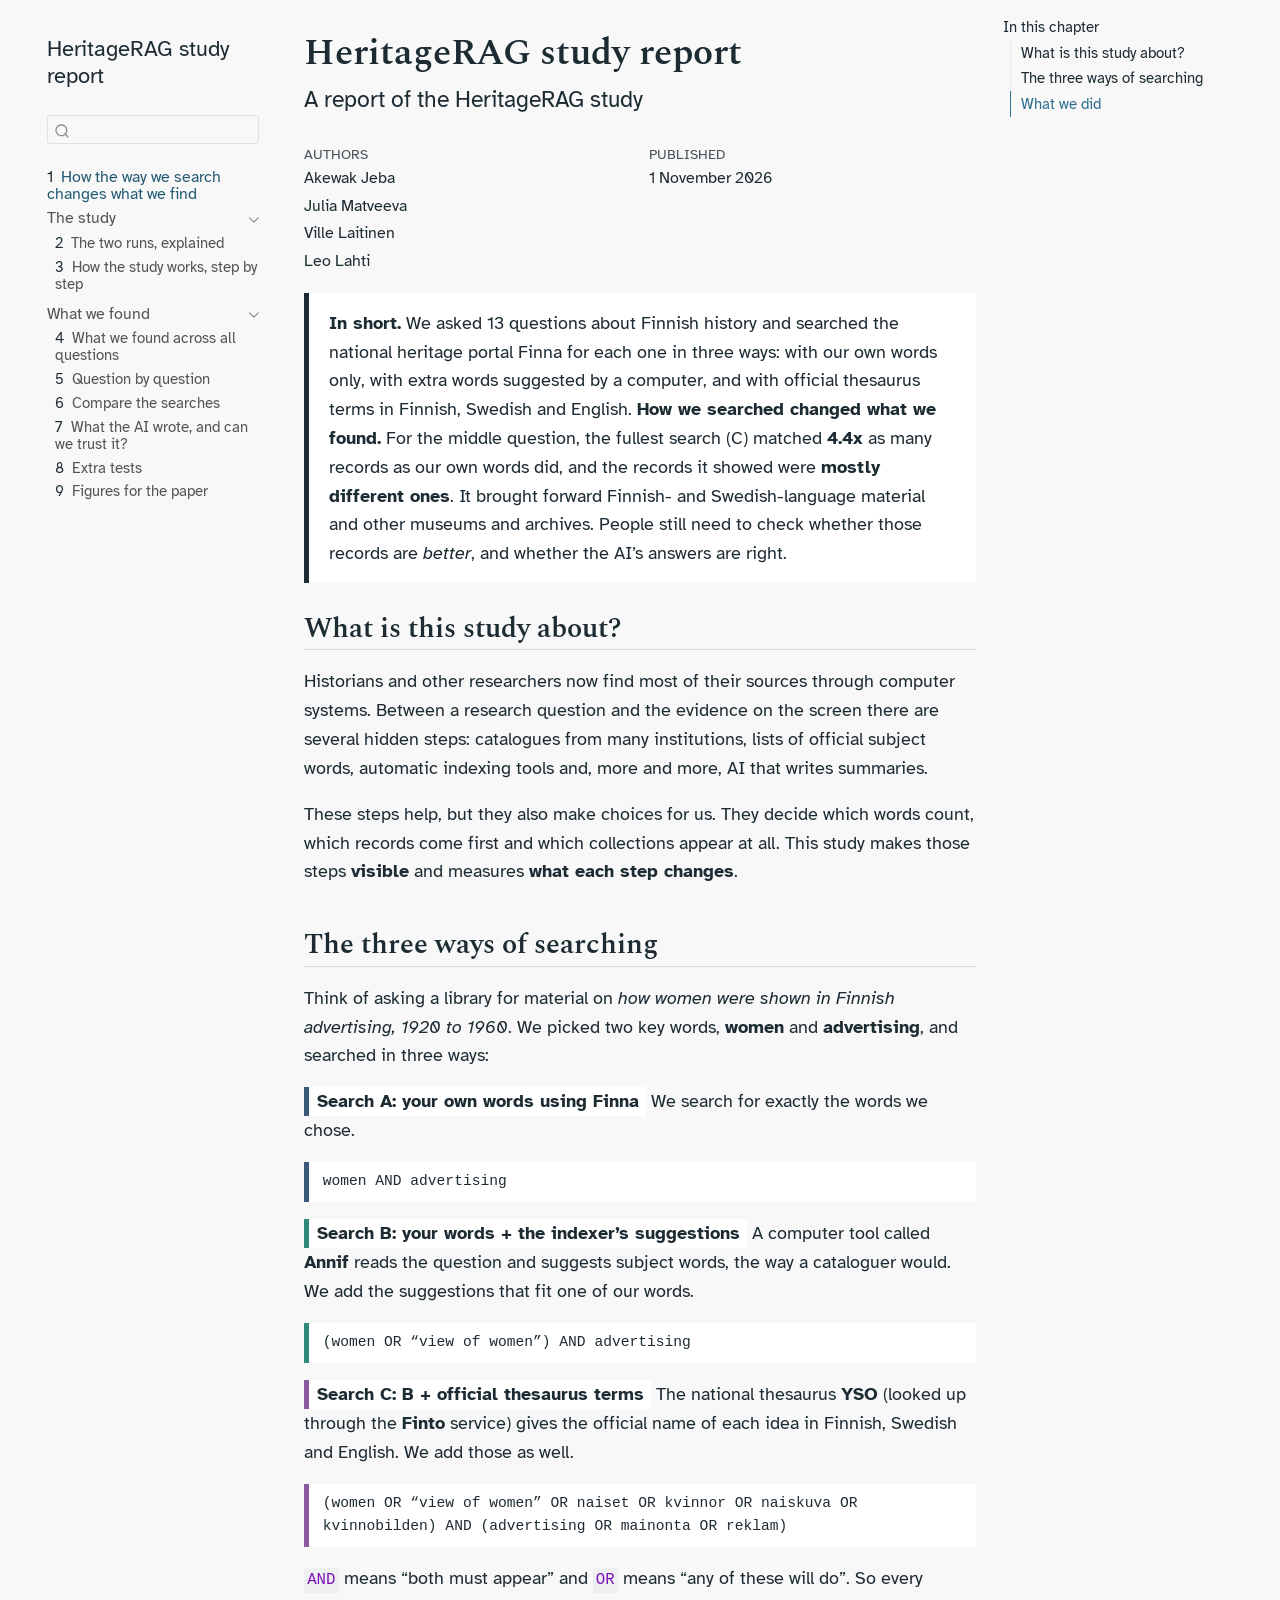
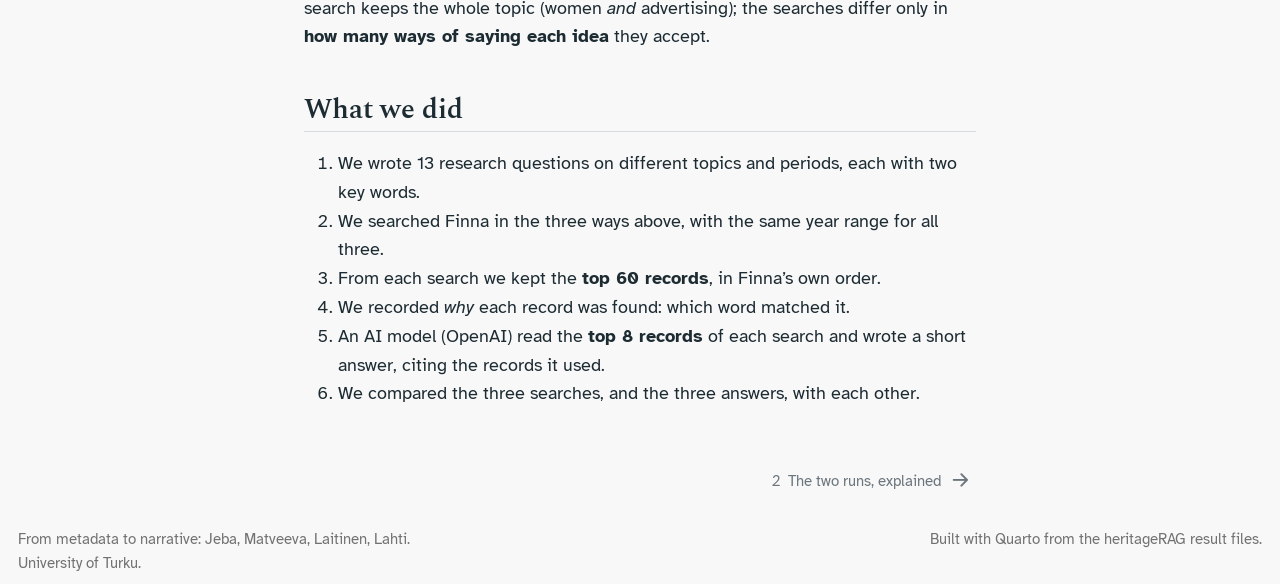
==== index.html @ f9f32b11 "Built site for gh-pages" ====
<!DOCTYPE html>
<html xmlns="http://www.w3.org/1999/xhtml" lang="en" xml:lang="en"><head>

<meta charset="utf-8">
<meta name="generator" content="quarto-1.10.20">

<meta name="viewport" content="width=device-width, initial-scale=1.0, user-scalable=yes">

<meta name="author" content="Akewak Jeba">
<meta name="author" content="Julia Matveeva">
<meta name="author" content="Ville Laitinen">
<meta name="author" content="Leo Lahti">
<meta name="dcterms.date" content="2026-11-01">

<title>HeritageRAG study report</title>
<style>
/* Default styles provided by pandoc.
** See https://pandoc.org/MANUAL.html#variables-for-html for config info.
*/
span.smallcaps{font-variant: small-caps;}
div.columns{display: flex; gap: 1.5em;}
div.column{flex: auto;}
@media screen {
div.columns{gap: min(4vw, 1.5em);}
div.column{overflow-x: auto;}
}
div.hanging-indent{margin-left: 1.5em; text-indent: -1.5em;}
ul.task-list{list-style: none;}
ul.task-list li input[type="checkbox"] {
  width: 0.8em;
  margin: 0 0.8em 0.2em -1em; /* quarto-specific, see https://github.com/quarto-dev/quarto-cli/issues/4556 */ 
  vertical-align: middle;
}
</style>


<script src="site_libs/quarto-nav/quarto-nav.js"></script>
<script src="site_libs/quarto-nav/headroom.min.js"></script>
<script src="site_libs/clipboard/clipboard.min.js"></script>
<script src="site_libs/quarto-search/autocomplete.umd.js"></script>
<script src="site_libs/quarto-search/fuse.min.js"></script>
<script src="site_libs/quarto-search/quarto-search.js"></script>
<meta name="quarto:offset" content="./">
<link href="./runs.html" rel="next">
<script src="site_libs/quarto-html/quarto.js" type="module"></script>
<script src="site_libs/quarto-html/tabsets/tabsets.js" type="module"></script>
<script src="site_libs/quarto-html/popper.min.js"></script>
<script src="site_libs/quarto-html/tippy.umd.min.js"></script>
<script src="site_libs/quarto-html/anchor.min.js"></script>
<link href="site_libs/quarto-html/tippy.css" rel="stylesheet">
<link href="site_libs/quarto-html/quarto-syntax-highlighting-17888a1159294d3eb470f19f6f52f5a5.css" rel="stylesheet" id="quarto-text-highlighting-styles">
<script src="site_libs/bootstrap/bootstrap.min.js"></script>
<link href="site_libs/bootstrap/bootstrap-icons.css" rel="stylesheet">
<link href="site_libs/bootstrap/bootstrap-a53c764061a324549f5579b988345580.min.css" rel="stylesheet" append-hash="true" id="quarto-bootstrap" data-mode="light">
<script id="quarto-search-options" type="application/json">{
  "location": "sidebar",
  "copy-button": false,
  "collapse-after": 3,
  "panel-placement": "start",
  "type": "textbox",
  "limit": 50,
  "keyboard-shortcut": [
    "f",
    "/",
    "s"
  ],
  "show-item-context": false,
  "language": {
    "search-no-results-text": "No results",
    "search-matching-documents-text": "matching documents",
    "search-copy-link-title": "Copy link to search",
    "search-hide-matches-text": "Hide additional matches",
    "search-more-match-text": "more match in this document",
    "search-more-matches-text": "more matches in this document",
    "search-clear-button-title": "Clear",
    "search-text-placeholder": "",
    "search-detached-cancel-button-title": "Cancel",
    "search-submit-button-title": "Submit",
    "search-label": "Search"
  }
}</script>
<style>html{ scroll-behavior: smooth; }</style>


</head>

<body class="nav-sidebar floating quarto-light">

<div id="quarto-search-results"></div>
  <header id="quarto-header" class="headroom fixed-top">
  <nav class="quarto-secondary-nav">
    <div class="container-fluid d-flex">
      <button type="button" class="quarto-btn-toggle btn" data-bs-toggle="collapse" role="button" data-bs-target=".quarto-sidebar-collapse-item" aria-controls="quarto-sidebar" aria-expanded="false" aria-label="Toggle sidebar navigation" onclick="if (window.quartoToggleHeadroom) { window.quartoToggleHeadroom(); }">
        <i class="bi bi-layout-text-sidebar-reverse"></i>
      </button>
        <nav class="quarto-page-breadcrumbs" aria-label="breadcrumb"><ol class="breadcrumb"><li class="breadcrumb-item"><a href="./index.html"><span class="chapter-number">1</span>&nbsp; <span class="chapter-title">How the way we search changes what we find</span></a></li></ol></nav>
        <a class="flex-grow-1" role="navigation" data-bs-toggle="collapse" data-bs-target=".quarto-sidebar-collapse-item" aria-controls="quarto-sidebar" aria-expanded="false" aria-label="Toggle sidebar navigation" onclick="if (window.quartoToggleHeadroom) { window.quartoToggleHeadroom(); }">      
        </a>
      <button type="button" class="btn quarto-search-button" aria-label="Search" onclick="window.quartoOpenSearch();">
        <i class="bi bi-search"></i>
      </button>
    </div>
  </nav>
</header>
<!-- content -->
<div id="quarto-content" class="quarto-container page-columns page-rows-contents page-layout-article">
<!-- sidebar -->
  <nav id="quarto-sidebar" class="sidebar collapse collapse-horizontal quarto-sidebar-collapse-item sidebar-navigation floating overflow-auto">
    <div class="pt-lg-2 mt-2 text-left sidebar-header">
    <div class="sidebar-title mb-0 py-0">
      <a href="./">HeritageRAG study report</a> 
    </div>
      </div>
        <div class="mt-2 flex-shrink-0 align-items-center">
        <div class="sidebar-search">
        <div id="quarto-search" class="" title="Search"></div>
        </div>
        </div>
    <div class="sidebar-menu-container"> 
    <ul class="list-unstyled mt-1">
        <li class="sidebar-item">
  <div class="sidebar-item-container"> 
  <a href="./index.html" class="sidebar-item-text sidebar-link active">
 <span class="menu-text"><span class="chapter-number">1</span>&nbsp; <span class="chapter-title">How the way we search changes what we find</span></span></a>
  </div>
</li>
        <li class="sidebar-item sidebar-item-section">
      <div class="sidebar-item-container"> 
            <a class="sidebar-item-text sidebar-link text-start" data-bs-toggle="collapse" data-bs-target="#quarto-sidebar-section-1" role="navigation" aria-expanded="true">
 <span class="menu-text">The study</span></a>
          <a class="sidebar-item-toggle text-start" data-bs-toggle="collapse" data-bs-target="#quarto-sidebar-section-1" role="navigation" aria-expanded="true" aria-label="Toggle section">
            <i class="bi bi-chevron-right ms-2"></i>
          </a> 
      </div>
      <ul id="quarto-sidebar-section-1" class="collapse list-unstyled sidebar-section depth1 show">  
          <li class="sidebar-item">
  <div class="sidebar-item-container"> 
  <a href="./runs.html" class="sidebar-item-text sidebar-link">
 <span class="menu-text"><span class="chapter-number">2</span>&nbsp; <span class="chapter-title">The two runs, explained</span></span></a>
  </div>
</li>
          <li class="sidebar-item">
  <div class="sidebar-item-container"> 
  <a href="./how-it-works.html" class="sidebar-item-text sidebar-link">
 <span class="menu-text"><span class="chapter-number">3</span>&nbsp; <span class="chapter-title">How the study works, step by step</span></span></a>
  </div>
</li>
      </ul>
  </li>
        <li class="sidebar-item sidebar-item-section">
      <div class="sidebar-item-container"> 
            <a class="sidebar-item-text sidebar-link text-start" data-bs-toggle="collapse" data-bs-target="#quarto-sidebar-section-2" role="navigation" aria-expanded="true">
 <span class="menu-text">What we found</span></a>
          <a class="sidebar-item-toggle text-start" data-bs-toggle="collapse" data-bs-target="#quarto-sidebar-section-2" role="navigation" aria-expanded="true" aria-label="Toggle section">
            <i class="bi bi-chevron-right ms-2"></i>
          </a> 
      </div>
      <ul id="quarto-sidebar-section-2" class="collapse list-unstyled sidebar-section depth1 show">  
          <li class="sidebar-item">
  <div class="sidebar-item-container"> 
  <a href="./results.html" class="sidebar-item-text sidebar-link">
 <span class="menu-text"><span class="chapter-number">4</span>&nbsp; <span class="chapter-title">What we found across all questions</span></span></a>
  </div>
</li>
          <li class="sidebar-item">
  <div class="sidebar-item-container"> 
  <a href="./questions.html" class="sidebar-item-text sidebar-link">
 <span class="menu-text"><span class="chapter-number">5</span>&nbsp; <span class="chapter-title">Question by question</span></span></a>
  </div>
</li>
          <li class="sidebar-item">
  <div class="sidebar-item-container"> 
  <a href="./compare.html" class="sidebar-item-text sidebar-link">
 <span class="menu-text"><span class="chapter-number">6</span>&nbsp; <span class="chapter-title">Compare the searches</span></span></a>
  </div>
</li>
          <li class="sidebar-item">
  <div class="sidebar-item-container"> 
  <a href="./ai-answers.html" class="sidebar-item-text sidebar-link">
 <span class="menu-text"><span class="chapter-number">7</span>&nbsp; <span class="chapter-title">What the AI wrote, and can we trust it?</span></span></a>
  </div>
</li>
          <li class="sidebar-item">
  <div class="sidebar-item-container"> 
  <a href="./extra-tests.html" class="sidebar-item-text sidebar-link">
 <span class="menu-text"><span class="chapter-number">8</span>&nbsp; <span class="chapter-title">Extra tests</span></span></a>
  </div>
</li>
          <li class="sidebar-item">
  <div class="sidebar-item-container"> 
  <a href="./paper-figures.html" class="sidebar-item-text sidebar-link">
 <span class="menu-text"><span class="chapter-number">9</span>&nbsp; <span class="chapter-title">Figures for the paper</span></span></a>
  </div>
</li>
      </ul>
  </li>
    </ul>
    </div>
</nav>
<div id="quarto-sidebar-glass" class="quarto-sidebar-collapse-item" data-bs-toggle="collapse" data-bs-target=".quarto-sidebar-collapse-item"></div>
<!-- margin-sidebar -->
    <div id="quarto-margin-sidebar" class="sidebar margin-sidebar">
        <nav id="TOC" role="doc-toc" class="toc-active">
    <h2 id="toc-title">In this chapter</h2>
   
  <ul class="collapse">
  <li><a href="#what-is-this-study-about" id="toc-what-is-this-study-about" class="nav-link active" data-scroll-target="#what-is-this-study-about">What is this study about?</a></li>
  <li><a href="#the-three-ways-of-searching" id="toc-the-three-ways-of-searching" class="nav-link" data-scroll-target="#the-three-ways-of-searching">The three ways of searching</a></li>
  <li><a href="#what-we-did" id="toc-what-we-did" class="nav-link" data-scroll-target="#what-we-did">What we did</a></li>
  </ul>
</nav>
    </div>
<!-- main -->
<main class="content" id="quarto-document-content">

<header id="title-block-header" class="quarto-title-block default">
<div class="quarto-title">
<h1 class="title">HeritageRAG study report</h1>
<p class="subtitle lead">A report of the HeritageRAG study</p>
</div>



<div class="quarto-title-meta">

    <div>
    <div class="quarto-title-meta-heading">Authors</div>
    <div class="quarto-title-meta-contents">
             <p>Akewak Jeba </p>
             <p>Julia Matveeva </p>
             <p>Ville Laitinen </p>
             <p>Leo Lahti </p>
          </div>
  </div>
    
    <div>
    <div class="quarto-title-meta-heading">Published</div>
    <div class="quarto-title-meta-contents">
      <p class="date">1 November 2026</p>
    </div>
  </div>
  
    
  </div>
  


</header>


<div class="in-short">
<p><strong>In short.</strong> We asked 13 questions about Finnish history and searched the national heritage portal Finna for each one in three ways: with our own words only, with extra words suggested by a computer, and with official thesaurus terms in Finnish, Swedish and English. <strong>How we searched changed what we found.</strong> For the middle question, the fullest search (C) matched <strong>4.4x</strong> as many records as our own words did, and the records it showed were <strong>mostly different ones</strong>. It brought forward Finnish- and Swedish-language material and other museums and archives. People still need to check whether those records are <em>better</em>, and whether the AI’s answers are right.</p>
</div>
<section id="what-is-this-study-about" class="level2">
<h2 class="anchored" data-anchor-id="what-is-this-study-about">What is this study about?</h2>
<p>Historians and other researchers now find most of their sources through computer systems. Between a research question and the evidence on the screen there are several hidden steps: catalogues from many institutions, lists of official subject words, automatic indexing tools and, more and more, AI that writes summaries.</p>
<p>These steps help, but they also make choices for us. They decide which words count, which records come first and which collections appear at all. This study makes those steps <strong>visible</strong> and measures <strong>what each step changes</strong>.</p>
</section>
<section id="the-three-ways-of-searching" class="level2">
<h2 class="anchored" data-anchor-id="the-three-ways-of-searching">The three ways of searching</h2>
<p>Think of asking a library for material on <em>how women were shown in Finnish advertising, 1920 to 1960</em>. We picked two key words, <strong>women</strong> and <strong>advertising</strong>, and searched in three ways:</p>
<p><span class="cond cond-a">Search A: your own words using Finna</span> We search for exactly the words we chose.</p>
<div class="query" style="--c:#3A5A78">
<p>women AND advertising</p>
</div>
<p><span class="cond cond-b">Search B: your words + the indexer’s suggestions</span> A computer tool called <strong>Annif</strong> reads the question and suggests subject words, the way a cataloguer would. We add the suggestions that fit one of our words.</p>
<div class="query" style="--c:#2E8B7A">
<p>(women OR “view of women”) AND advertising</p>
</div>
<p><span class="cond cond-c">Search C: B + official thesaurus terms</span> The national thesaurus <strong>YSO</strong> (looked up through the <strong>Finto</strong> service) gives the official name of each idea in Finnish, Swedish and English. We add those as well.</p>
<div class="query" style="--c:#8A5A9E">
<p>(women OR “view of women” OR naiset OR kvinnor OR naiskuva OR kvinnobilden) AND (advertising OR mainonta OR reklam)</p>
</div>
<p><code>AND</code> means “both must appear” and <code>OR</code> means “any of these will do”. So every search keeps the whole topic (women <em>and</em> advertising); the searches differ only in <strong>how many ways of saying each idea</strong> they accept.</p>
</section>
<section id="what-we-did" class="level2">
<h2 class="anchored" data-anchor-id="what-we-did">What we did</h2>
<ol type="1">
<li>We wrote 13 research questions on different topics and periods, each with two key words.</li>
<li>We searched Finna in the three ways above, with the same year range for all three.</li>
<li>From each search we kept the <strong>top 60 records</strong>, in Finna’s own order.</li>
<li>We recorded <em>why</em> each record was found: which word matched it.</li>
<li>An AI model (OpenAI) read the <strong>top 8 records</strong> of each search and wrote a short answer, citing the records it used.</li>
<li>We compared the three searches, and the three answers, with each other.</li>
</ol>
<!-- The search was run on 30 October 2026. -->


</section>

</main> <!-- /main -->
<script id="quarto-html-after-body" type="application/javascript">
  window.document.addEventListener("DOMContentLoaded", function (event) {
    const icon = "";
    const anchorJS = new window.AnchorJS();
    anchorJS.options = {
      placement: 'right',
      icon: icon
    };
    anchorJS.add('.anchored');
    const isCodeAnnotation = (el) => {
      for (const clz of el.classList) {
        if (clz.startsWith('code-annotation-')) {                     
          return true;
        }
      }
      return false;
    }
    const onCopySuccess = function(e) {
      // button target
      const button = e.trigger;
      // don't keep focus
      button.blur();
      // flash "checked"
      button.classList.add('code-copy-button-checked');
      var currentTitle = button.getAttribute("title");
      button.setAttribute("title", "Copied!");
      let tooltip;
      if (window.bootstrap) {
        button.setAttribute("data-bs-toggle", "tooltip");
        button.setAttribute("data-bs-placement", "left");
        button.setAttribute("data-bs-title", "Copied!");
        tooltip = new bootstrap.Tooltip(button, 
          { trigger: "manual", 
            customClass: "code-copy-button-tooltip",
            offset: [0, -8]});
        tooltip.show();    
      }
      setTimeout(function() {
        if (tooltip) {
          tooltip.hide();
          button.removeAttribute("data-bs-title");
          button.removeAttribute("data-bs-toggle");
          button.removeAttribute("data-bs-placement");
        }
        button.setAttribute("title", currentTitle);
        button.classList.remove('code-copy-button-checked');
      }, 1000);
      // clear code selection
      e.clearSelection();
    }
    const getTextToCopy = function(trigger) {
      const outerScaffold = trigger.parentElement.cloneNode(true);
      const codeEl = outerScaffold.querySelector('code');
      for (const childEl of codeEl.children) {
        if (isCodeAnnotation(childEl)) {
          childEl.remove();
        }
      }
      return codeEl.innerText;
    }
    const clipboard = new window.ClipboardJS('.code-copy-button:not([data-in-quarto-modal])', {
      text: getTextToCopy
    });
    clipboard.on('success', onCopySuccess);
    if (window.document.getElementById('quarto-embedded-source-code-modal')) {
      const clipboardModal = new window.ClipboardJS('.code-copy-button[data-in-quarto-modal]', {
        text: getTextToCopy,
        container: window.document.getElementById('quarto-embedded-source-code-modal')
      });
      clipboardModal.on('success', onCopySuccess);
    }
      var localhostRegex = new RegExp(/^(?:http|https):\/\/localhost\:?[0-9]*\//);
      var mailtoRegex = new RegExp(/^mailto:/);
        var filterRegex = new RegExp('/' + window.location.host + '/');
      var isInternal = (href) => {
          return filterRegex.test(href) || localhostRegex.test(href) || mailtoRegex.test(href);
      }
      // Inspect non-navigation links and adorn them if external
     var links = window.document.querySelectorAll('a[href]:not(.nav-link):not(.navbar-brand):not(.toc-action):not(.sidebar-link):not(.sidebar-item-toggle):not(.pagination-link):not(.no-external):not([aria-hidden]):not(.dropdown-item):not(.quarto-navigation-tool):not(.about-link)');
      for (var i=0; i<links.length; i++) {
        const link = links[i];
        if (!isInternal(link.href)) {
          // undo the damage that might have been done by quarto-nav.js in the case of
          // links that we want to consider external
          if (link.dataset.originalHref !== undefined) {
            link.href = link.dataset.originalHref;
          }
            // target, if specified
            link.setAttribute("target", "_blank");
            if (link.getAttribute("rel") === null) {
              link.setAttribute("rel", "noopener");
            }
        }
      }
    function tippyHover(el, contentFn, onTriggerFn, onUntriggerFn) {
      const config = {
        allowHTML: true,
        maxWidth: 500,
        delay: 100,
        arrow: false,
        appendTo: function(el) {
            return el.parentElement;
        },
        interactive: true,
        interactiveBorder: 10,
        theme: 'quarto',
        placement: 'bottom-start',
      };
      if (contentFn) {
        config.content = contentFn;
      }
      if (onTriggerFn) {
        config.onTrigger = onTriggerFn;
      }
      if (onUntriggerFn) {
        config.onUntrigger = onUntriggerFn;
      }
      window.tippy(el, config); 
    }
    const noterefs = window.document.querySelectorAll('a[role="doc-noteref"]');
    for (var i=0; i<noterefs.length; i++) {
      const ref = noterefs[i];
      tippyHover(ref, function() {
        // use id or data attribute instead here
        let href = ref.getAttribute('data-footnote-href') || ref.getAttribute('href');
        try { href = new URL(href).hash; } catch {}
        const id = href.replace(/^#\/?/, "");
        const note = window.document.getElementById(id);
        if (note) {
          return note.innerHTML;
        } else {
          return "";
        }
      });
    }
    const xrefs = window.document.querySelectorAll('a.quarto-xref');
    const processXRef = (id, note) => {
      // Strip column container classes
      const stripColumnClz = (el) => {
        el.classList.remove("page-full", "page-columns");
        if (el.children) {
          for (const child of el.children) {
            stripColumnClz(child);
          }
        }
      }
      stripColumnClz(note)
      if (id === null || id.startsWith('sec-')) {
        // Special case sections, only their first couple elements
        const container = document.createElement("div");
        if (note.children && note.children.length > 2) {
          container.appendChild(note.children[0].cloneNode(true));
          for (let i = 1; i < note.children.length; i++) {
            const child = note.children[i];
            if (child.tagName === "P" && child.innerText === "") {
              continue;
            } else {
              container.appendChild(child.cloneNode(true));
              break;
            }
          }
          if (window.Quarto?.typesetMath) {
            window.Quarto.typesetMath(container);
          }
          return container.innerHTML
        } else {
          if (window.Quarto?.typesetMath) {
            window.Quarto.typesetMath(note);
          }
          return note.innerHTML;
        }
      } else {
        // Remove any anchor links if they are present
        const anchorLink = note.querySelector('a.anchorjs-link');
        if (anchorLink) {
          anchorLink.remove();
        }
        if (window.Quarto?.typesetMath) {
          window.Quarto.typesetMath(note);
        }
        if (note.classList.contains("callout")) {
          return note.outerHTML;
        } else {
          return note.innerHTML;
        }
      }
    }
    for (var i=0; i<xrefs.length; i++) {
      const xref = xrefs[i];
      tippyHover(xref, undefined, function(instance) {
        instance.disable();
        let url = xref.getAttribute('href');
        let hash = undefined; 
        if (url.startsWith('#')) {
          hash = url;
        } else {
          try { hash = new URL(url).hash; } catch {}
        }
        if (hash) {
          const id = hash.replace(/^#\/?/, "");
          const note = window.document.getElementById(id);
          if (note !== null) {
            try {
              const html = processXRef(id, note.cloneNode(true));
              instance.setContent(html);
            } finally {
              instance.enable();
              instance.show();
            }
          } else {
            // See if we can fetch this
            fetch(url.split('#')[0])
            .then(res => res.text())
            .then(html => {
              const parser = new DOMParser();
              const htmlDoc = parser.parseFromString(html, "text/html");
              const note = htmlDoc.getElementById(id);
              if (note !== null) {
                const html = processXRef(id, note);
                instance.setContent(html);
              } 
            }).finally(() => {
              instance.enable();
              instance.show();
            });
          }
        } else {
          // See if we can fetch a full url (with no hash to target)
          // This is a special case and we should probably do some content thinning / targeting
          fetch(url)
          .then(res => res.text())
          .then(html => {
            const parser = new DOMParser();
            const htmlDoc = parser.parseFromString(html, "text/html");
            const note = htmlDoc.querySelector('main.content');
            if (note !== null) {
              // This should only happen for chapter cross references
              // (since there is no id in the URL)
              // remove the first header
              if (note.children.length > 0 && note.children[0].tagName === "HEADER") {
                note.children[0].remove();
              }
              const html = processXRef(null, note);
              instance.setContent(html);
            } 
          }).finally(() => {
            instance.enable();
            instance.show();
          });
        }
      }, function(instance) {
      });
    }
        let selectedAnnoteEl;
        const selectorForAnnotation = ( cell, annotation) => {
          let cellAttr = 'data-code-cell="' + cell + '"';
          let lineAttr = 'data-code-annotation="' +  annotation + '"';
          const selector = 'span[' + cellAttr + '][' + lineAttr + ']';
          return selector;
        }
        const selectCodeLines = (annoteEl) => {
          const doc = window.document;
          const targetCell = annoteEl.getAttribute("data-target-cell");
          const targetAnnotation = annoteEl.getAttribute("data-target-annotation");
          const annoteSpan = window.document.querySelector(selectorForAnnotation(targetCell, targetAnnotation));
          const lines = annoteSpan.getAttribute("data-code-lines").split(",");
          const lineIds = lines.map((line) => {
            return targetCell + "-" + line;
          })
          let top = null;
          let height = null;
          let parent = null;
          if (lineIds.length > 0) {
              //compute the position of the single el (top and bottom and make a div)
              const el = window.document.getElementById(lineIds[0]);
              top = el.offsetTop;
              height = el.offsetHeight;
              parent = el.parentElement.parentElement;
            if (lineIds.length > 1) {
              const lastEl = window.document.getElementById(lineIds[lineIds.length - 1]);
              const bottom = lastEl.offsetTop + lastEl.offsetHeight;
              height = bottom - top;
            }
            if (top !== null && height !== null && parent !== null) {
              // cook up a div (if necessary) and position it 
              let div = window.document.getElementById("code-annotation-line-highlight");
              if (div === null) {
                div = window.document.createElement("div");
                div.setAttribute("id", "code-annotation-line-highlight");
                div.style.position = 'absolute';
                parent.appendChild(div);
              }
              div.style.top = top - 2 + "px";
              div.style.height = height + 4 + "px";
              div.style.left = 0;
              let gutterDiv = window.document.getElementById("code-annotation-line-highlight-gutter");
              if (gutterDiv === null) {
                gutterDiv = window.document.createElement("div");
                gutterDiv.setAttribute("id", "code-annotation-line-highlight-gutter");
                gutterDiv.style.position = 'absolute';
                const codeCell = window.document.getElementById(targetCell);
                const gutter = codeCell.querySelector('.code-annotation-gutter');
                gutter.appendChild(gutterDiv);
              }
              gutterDiv.style.top = top - 2 + "px";
              gutterDiv.style.height = height + 4 + "px";
            }
            selectedAnnoteEl = annoteEl;
          }
        };
        const unselectCodeLines = () => {
          const elementsIds = ["code-annotation-line-highlight", "code-annotation-line-highlight-gutter"];
          elementsIds.forEach((elId) => {
            const div = window.document.getElementById(elId);
            if (div) {
              div.remove();
            }
          });
          selectedAnnoteEl = undefined;
        };
          // Handle positioning of the toggle
      window.addEventListener(
        "resize",
        throttle(() => {
          elRect = undefined;
          if (selectedAnnoteEl) {
            selectCodeLines(selectedAnnoteEl);
          }
        }, 10)
      );
      function throttle(fn, ms) {
      let throttle = false;
      let timer;
        return (...args) => {
          if(!throttle) { // first call gets through
              fn.apply(this, args);
              throttle = true;
          } else { // all the others get throttled
              if(timer) clearTimeout(timer); // cancel #2
              timer = setTimeout(() => {
                fn.apply(this, args);
                timer = throttle = false;
              }, ms);
          }
        };
      }
        // Attach click handler to the DT
        const annoteDls = window.document.querySelectorAll('dt[data-target-cell]');
        for (const annoteDlNode of annoteDls) {
          annoteDlNode.addEventListener('click', (event) => {
            const clickedEl = event.target;
            if (clickedEl !== selectedAnnoteEl) {
              unselectCodeLines();
              const activeEl = window.document.querySelector('dt[data-target-cell].code-annotation-active');
              if (activeEl) {
                activeEl.classList.remove('code-annotation-active');
              }
              selectCodeLines(clickedEl);
              clickedEl.classList.add('code-annotation-active');
            } else {
              // Unselect the line
              unselectCodeLines();
              clickedEl.classList.remove('code-annotation-active');
            }
          });
        }
    const findCites = (el) => {
      const parentEl = el.parentElement;
      if (parentEl) {
        const cites = parentEl.dataset.cites;
        if (cites) {
          return {
            el,
            cites: cites.split(' ')
          };
        } else {
          return findCites(el.parentElement)
        }
      } else {
        return undefined;
      }
    };
    var bibliorefs = window.document.querySelectorAll('a[role="doc-biblioref"]');
    for (var i=0; i<bibliorefs.length; i++) {
      const ref = bibliorefs[i];
      const citeInfo = findCites(ref);
      if (citeInfo) {
        tippyHover(citeInfo.el, function() {
          var popup = window.document.createElement('div');
          citeInfo.cites.forEach(function(cite) {
            var citeDiv = window.document.createElement('div');
            citeDiv.classList.add('hanging-indent');
            citeDiv.classList.add('csl-entry');
            var biblioDiv = window.document.getElementById('ref-' + cite);
            if (biblioDiv) {
              citeDiv.innerHTML = biblioDiv.innerHTML;
            }
            popup.appendChild(citeDiv);
          });
          return popup.innerHTML;
        });
      }
    }
  });
  </script>
<nav class="page-navigation">
  <div class="nav-page nav-page-previous">
  </div>
  <div class="nav-page nav-page-next">
      <a href="./runs.html" class="pagination-link" aria-label="The two runs, explained">
        <span class="nav-page-text"><span class="chapter-number">2</span>&nbsp; <span class="chapter-title">The two runs, explained</span></span> <i class="bi bi-arrow-right-short"></i>
      </a>
  </div>
</nav>
</div> <!-- /content -->
<footer class="footer">
  <div class="nav-footer">
    <div class="nav-footer-left">
<p>From metadata to narrative: Jeba, Matveeva, Laitinen, Lahti. University of Turku.</p>
</div>   
    <div class="nav-footer-center">
      &nbsp;
    </div>
    <div class="nav-footer-right">
<p>Built with Quarto from the heritageRAG result files.</p>
</div>
  </div>
</footer>




<script src="site_libs/quarto-html/zenscroll-min.js"></script>
</body></html>
---- site_libs/quarto-html/tippy.css ----
.tippy-box[data-animation=fade][data-state=hidden]{opacity:0}[data-tippy-root]{max-width:calc(100vw - 10px)}.tippy-box{position:relative;background-color:#333;color:#fff;border-radius:4px;font-size:14px;line-height:1.4;white-space:normal;outline:0;transition-property:transform,visibility,opacity}.tippy-box[data-placement^=top]>.tippy-arrow{bottom:0}.tippy-box[data-placement^=top]>.tippy-arrow:before{bottom:-7px;left:0;border-width:8px 8px 0;border-top-color:initial;transform-origin:center top}.tippy-box[data-placement^=bottom]>.tippy-arrow{top:0}.tippy-box[data-placement^=bottom]>.tippy-arrow:before{top:-7px;left:0;border-width:0 8px 8px;border-bottom-color:initial;transform-origin:center bottom}.tippy-box[data-placement^=left]>.tippy-arrow{right:0}.tippy-box[data-placement^=left]>.tippy-arrow:before{border-width:8px 0 8px 8px;border-left-color:initial;right:-7px;transform-origin:center left}.tippy-box[data-placement^=right]>.tippy-arrow{left:0}.tippy-box[data-placement^=right]>.tippy-arrow:before{left:-7px;border-width:8px 8px 8px 0;border-right-color:initial;transform-origin:center right}.tippy-box[data-inertia][data-state=visible]{transition-timing-function:cubic-bezier(.54,1.5,.38,1.11)}.tippy-arrow{width:16px;height:16px;color:#333}.tippy-arrow:before{content:"";position:absolute;border-color:transparent;border-style:solid}.tippy-content{position:relative;padding:5px 9px;z-index:1}
---- site_libs/quarto-html/quarto-syntax-highlighting-17888a1159294d3eb470f19f6f52f5a5.css ----
/* quarto syntax highlight colors */
:root {
  --quarto-hl-ot-color: #003B4F;
  --quarto-hl-at-color: #657422;
  --quarto-hl-ss-color: #20794D;
  --quarto-hl-an-color: #5E5E5E;
  --quarto-hl-fu-color: #4758AB;
  --quarto-hl-st-color: #20794D;
  --quarto-hl-cf-color: #003B4F;
  --quarto-hl-op-color: #5E5E5E;
  --quarto-hl-er-color: #AD0000;
  --quarto-hl-bn-color: #AD0000;
  --quarto-hl-al-color: #AD0000;
  --quarto-hl-va-color: #111111;
  --quarto-hl-bu-color: inherit;
  --quarto-hl-ex-color: inherit;
  --quarto-hl-pp-color: #AD0000;
  --quarto-hl-in-color: #5E5E5E;
  --quarto-hl-vs-color: #20794D;
  --quarto-hl-wa-color: #5E5E5E;
  --quarto-hl-do-color: #5E5E5E;
  --quarto-hl-im-color: #00769E;
  --quarto-hl-ch-color: #20794D;
  --quarto-hl-dt-color: #AD0000;
  --quarto-hl-fl-color: #AD0000;
  --quarto-hl-co-color: #5E5E5E;
  --quarto-hl-cv-color: #5E5E5E;
  --quarto-hl-cn-color: #8f5902;
  --quarto-hl-sc-color: #5E5E5E;
  --quarto-hl-dv-color: #AD0000;
  --quarto-hl-kw-color: #003B4F;
}

/* other quarto variables */
:root {
  --quarto-font-monospace: SFMono-Regular, Menlo, Monaco, Consolas, "Liberation Mono", "Courier New", monospace;
}

/* syntax highlight based on Pandoc's rules */
pre > code.sourceCode > span {
  color: #003B4F;
}

code.sourceCode > span {
  color: #003B4F;
}

div.sourceCode,
div.sourceCode pre.sourceCode {
  color: #003B4F;
}

/* Normal */
code span {
  color: #003B4F;
}

/* Alert */
code span.al {
  color: #AD0000;
  font-style: inherit;
}

/* Annotation */
code span.an {
  color: #5E5E5E;
  font-style: inherit;
}

/* Attribute */
code span.at {
  color: #657422;
  font-style: inherit;
}

/* BaseN */
code span.bn {
  color: #AD0000;
  font-style: inherit;
}

/* BuiltIn */
code span.bu {
  font-style: inherit;
}

/* ControlFlow */
code span.cf {
  color: #003B4F;
  font-weight: bold;
  font-style: inherit;
}

/* Char */
code span.ch {
  color: #20794D;
  font-style: inherit;
}

/* Constant */
code span.cn {
  color: #8f5902;
  font-style: inherit;
}

/* Comment */
code span.co {
  color: #5E5E5E;
  font-style: inherit;
}

/* CommentVar */
code span.cv {
  color: #5E5E5E;
  font-style: italic;
}

/* Documentation */
code span.do {
  color: #5E5E5E;
  font-style: italic;
}

/* DataType */
code span.dt {
  color: #AD0000;
  font-style: inherit;
}

/* DecVal */
code span.dv {
  color: #AD0000;
  font-style: inherit;
}

/* Error */
code span.er {
  color: #AD0000;
  font-style: inherit;
}

/* Extension */
code span.ex {
  font-style: inherit;
}

/* Float */
code span.fl {
  color: #AD0000;
  font-style: inherit;
}

/* Function */
code span.fu {
  color: #4758AB;
  font-style: inherit;
}

/* Import */
code span.im {
  color: #00769E;
  font-style: inherit;
}

/* Information */
code span.in {
  color: #5E5E5E;
  font-style: inherit;
}

/* Keyword */
code span.kw {
  color: #003B4F;
  font-weight: bold;
  font-style: inherit;
}

/* Operator */
code span.op {
  color: #5E5E5E;
  font-style: inherit;
}

/* Other */
code span.ot {
  color: #003B4F;
  font-style: inherit;
}

/* Preprocessor */
code span.pp {
  color: #AD0000;
  font-style: inherit;
}

/* SpecialChar */
code span.sc {
  color: #5E5E5E;
  font-style: inherit;
}

/* SpecialString */
code span.ss {
  color: #20794D;
  font-style: inherit;
}

/* String */
code span.st {
  color: #20794D;
  font-style: inherit;
}

/* Variable */
code span.va {
  color: #111111;
  font-style: inherit;
}

/* VerbatimString */
code span.vs {
  color: #20794D;
  font-style: inherit;
}

/* Warning */
code span.wa {
  color: #5E5E5E;
  font-style: italic;
}

.prevent-inlining {
  content: "</";
}

/*# sourceMappingURL=fadfc755eec066e9e3d699cf819c3e33.css.map */
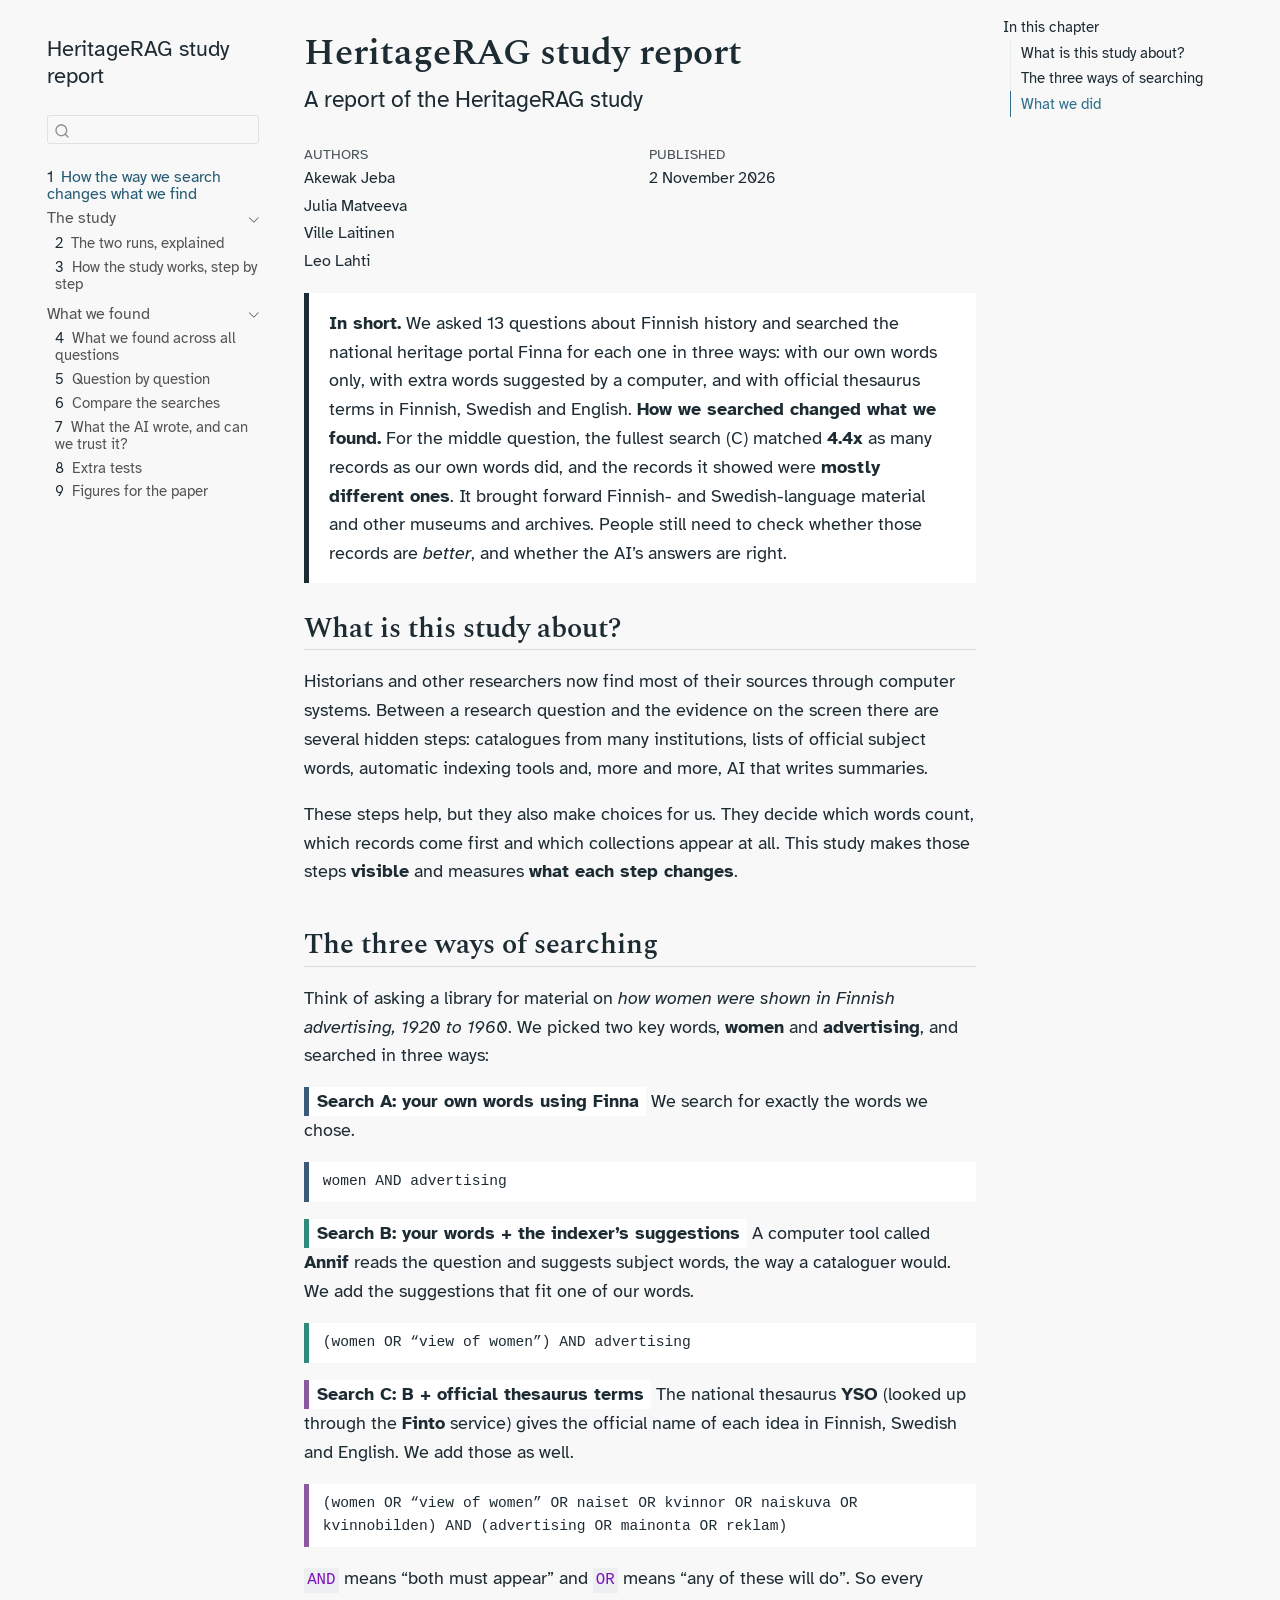
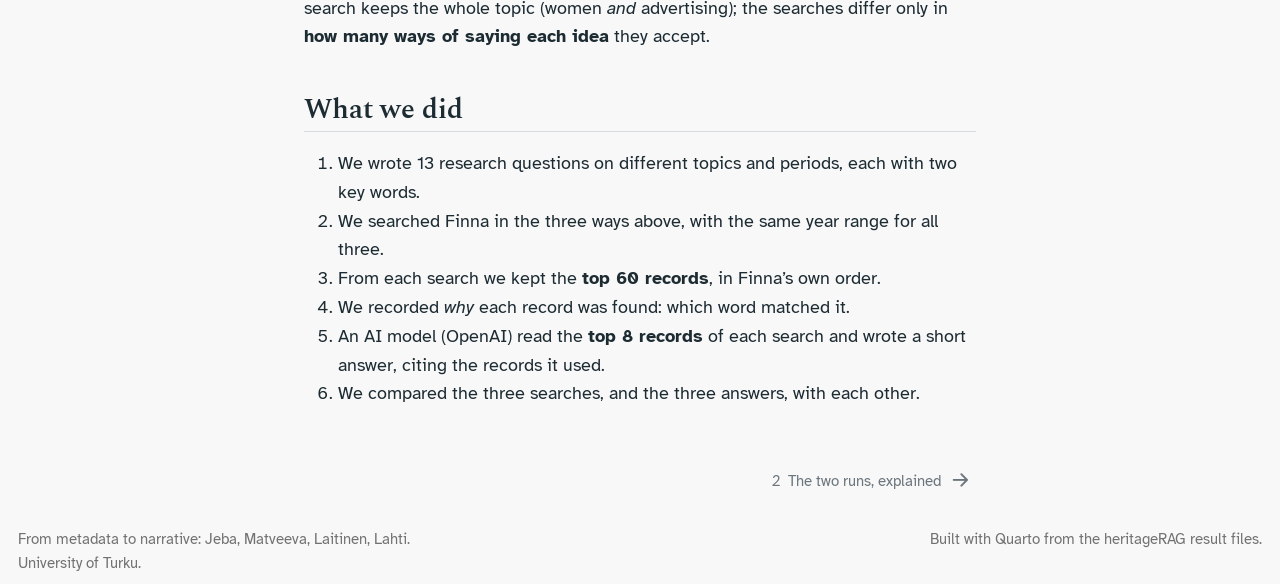
==== commit 25cc2888: "Built site for gh-pages" ====
--- a/index.html
+++ b/index.html
@@ -10,7 +10,7 @@
 <meta name="author" content="Julia Matveeva">
 <meta name="author" content="Ville Laitinen">
 <meta name="author" content="Leo Lahti">
-<meta name="dcterms.date" content="2026-11-01">
+<meta name="dcterms.date" content="2026-11-02">
 
 <title>HeritageRAG study report</title>
 <style>
@@ -236,7 +236,7 @@
     <div>
     <div class="quarto-title-meta-heading">Published</div>
     <div class="quarto-title-meta-contents">
-      <p class="date">1 November 2026</p>
+      <p class="date">2 November 2026</p>
     </div>
   </div>
   
